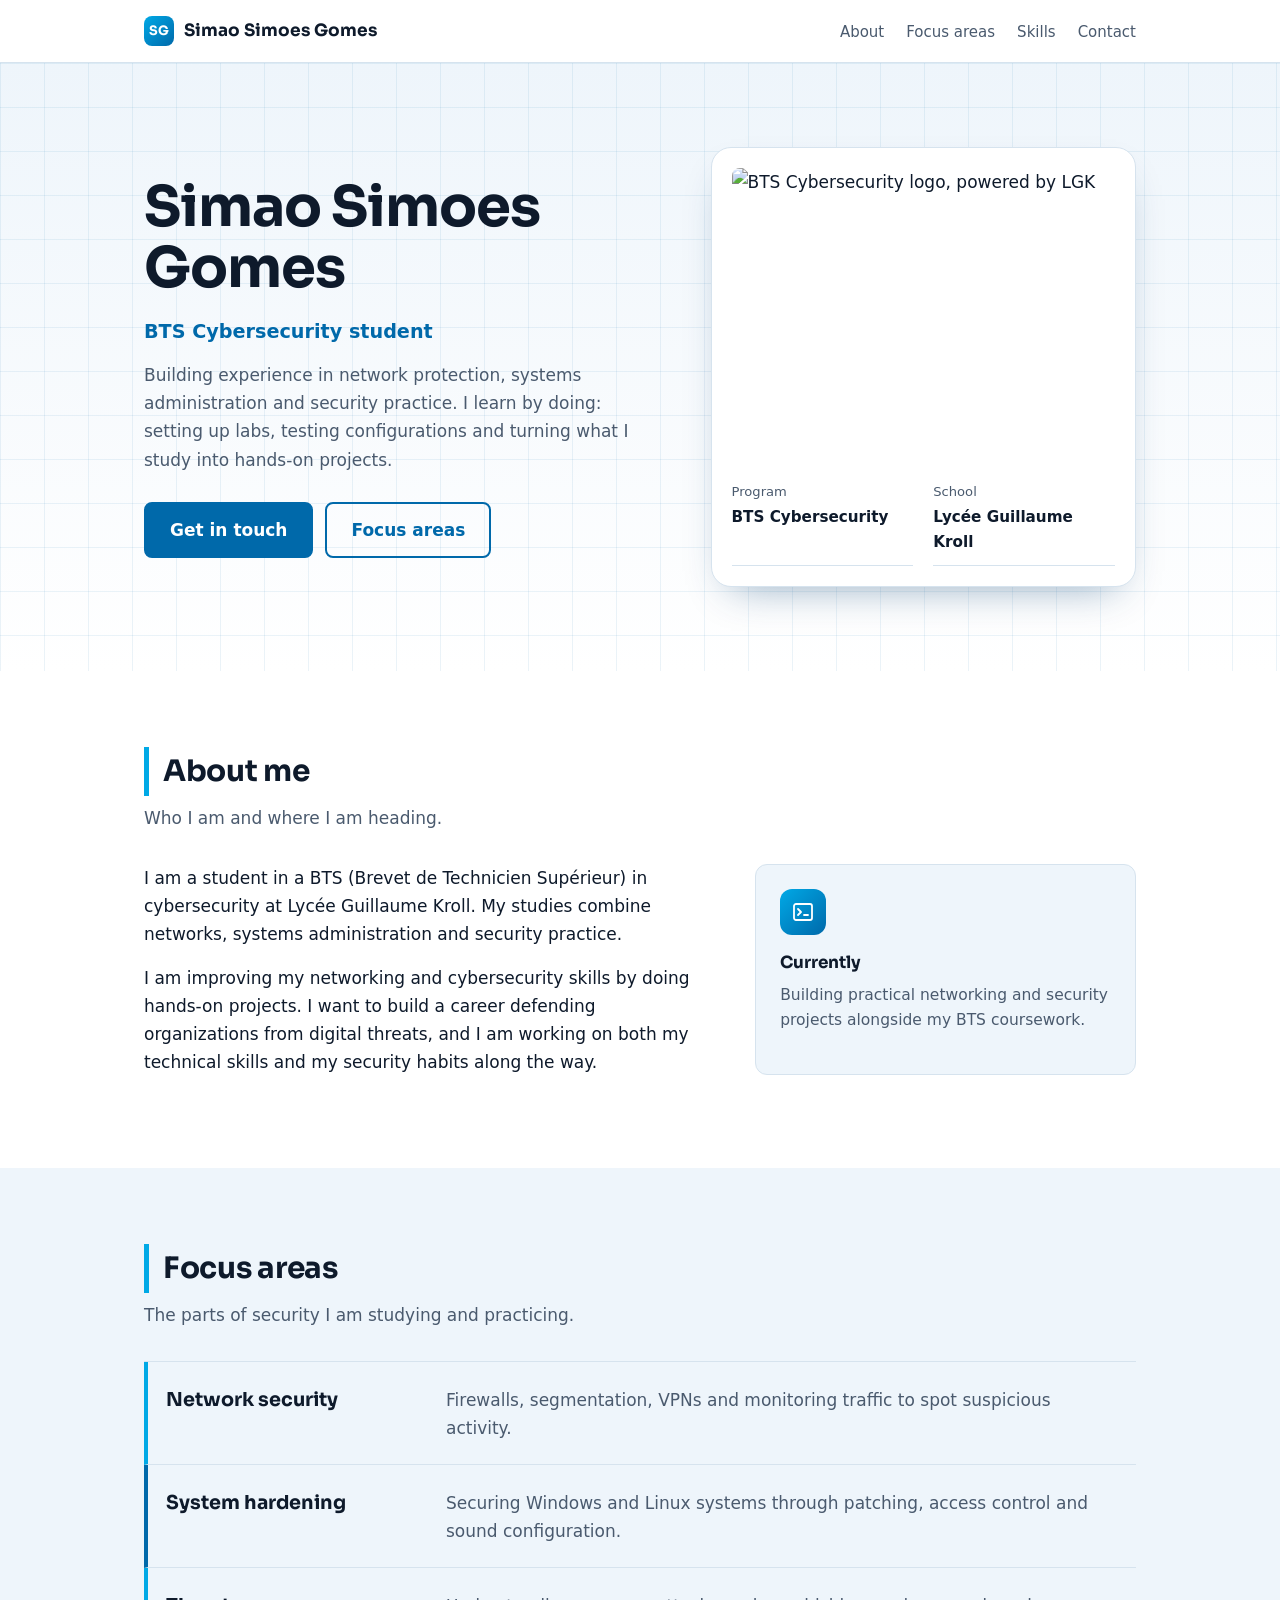
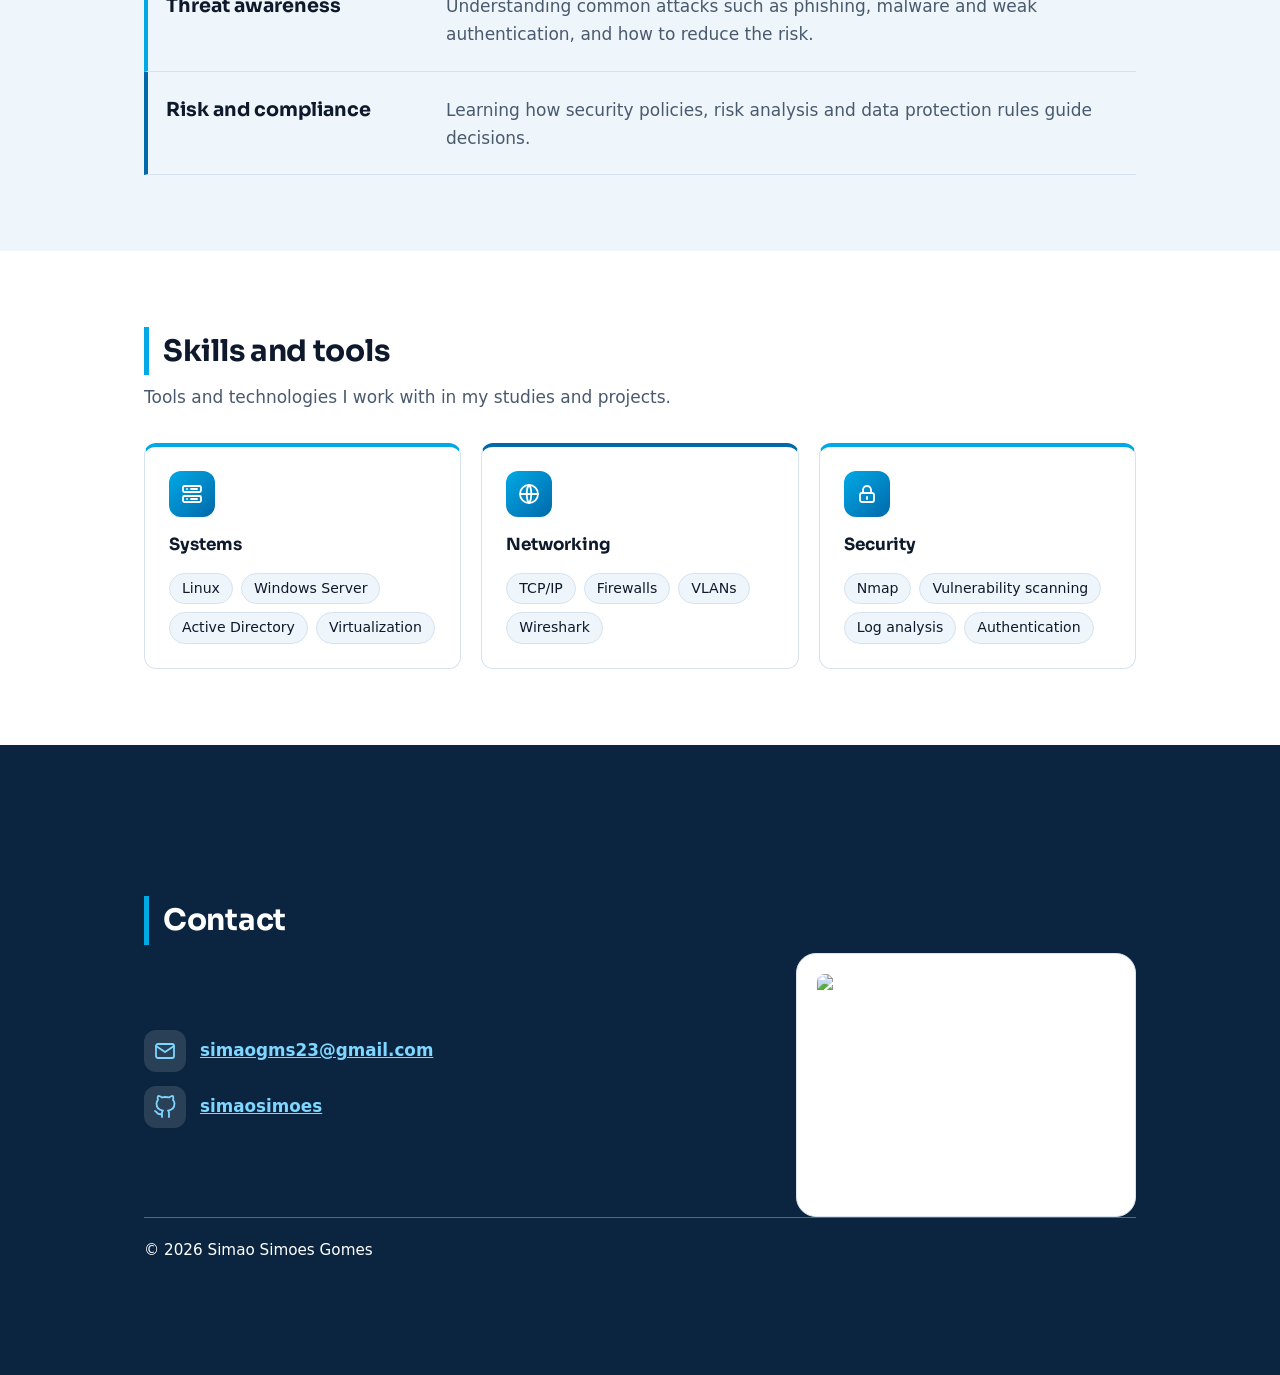
==== index.html @ e24c00db "Add files via upload" ====
<!DOCTYPE html>
<html lang="en">
<head>
<meta charset="utf-8">
<meta name="viewport" content="width=device-width, initial-scale=1, viewport-fit=cover">
<title>Simao Simoes Gomes – Cybersecurity Student</title>
<link rel="preconnect" href="https://fonts.googleapis.com">
<link rel="preconnect" href="https://fonts.gstatic.com" crossorigin>
<link href="https://fonts.googleapis.com/css2?family=Sora:wght@500;600;700&display=swap" rel="stylesheet">
<style>
:root{--bg:#fff;--soft:#eef5fb;--ink:#0e1a2b;--mute:#4a5a6e;--blue:#0069aa;--cyan:#00a9e6;--deep:#0b2540;--line:#d6e3ee;--onB:#fff;
--grid:rgba(0,105,170,.08);
box-sizing:border-box;padding-top:env(safe-area-inset-top,0px);padding-bottom:env(safe-area-inset-bottom,0px)}
@media (prefers-color-scheme:dark){:root:not([data-theme="light"]){--bg:#0a1422;--soft:#0f1d30;--ink:#eaf2fa;--mute:#a4b6c9;--blue:#4cc3f5;--cyan:#4cc3f5;--line:#223652;--onB:#06121f;--grid:rgba(76,195,245,.08)}}
:root[data-theme="dark"]{--bg:#0a1422;--soft:#0f1d30;--ink:#eaf2fa;--mute:#a4b6c9;--blue:#4cc3f5;--cyan:#4cc3f5;--line:#223652;--onB:#06121f;--grid:rgba(76,195,245,.08)}
html{scroll-behavior:smooth;scroll-padding-top:72px}
*,*::before,*::after{box-sizing:inherit}
body{margin:0;background:var(--bg);color:var(--ink);font:17px/1.65 "Segoe UI",system-ui,-apple-system,Roboto,Helvetica,Arial,sans-serif}
h1,h2,h3,.brand{font-family:"Sora","Segoe UI",system-ui,sans-serif}
a{color:var(--blue)}
:focus-visible{outline:3px solid var(--cyan);outline-offset:3px}
.wrap{max-width:1040px;margin:0 auto;padding:0 24px}
header{position:sticky;top:env(safe-area-inset-top,0px);z-index:10;background:var(--bg);border-bottom:1px solid var(--line)}
nav{display:flex;justify-content:space-between;align-items:center;height:62px;gap:16px}
.brand{font-weight:700;text-decoration:none;color:var(--ink);display:flex;align-items:center;gap:10px}
.logo{width:30px;height:30px;border-radius:8px;background:linear-gradient(135deg,var(--cyan),var(--blue));color:#fff;display:grid;place-items:center;font-size:13px;font-weight:700}
nav ul{display:flex;gap:22px;list-style:none;margin:0;padding:0}
nav ul a{color:var(--mute);text-decoration:none;font-size:15px;padding:4px 0;border-bottom:2px solid transparent}
nav ul a:hover{color:var(--blue);border-color:var(--cyan)}
.hero{padding:84px 0;background:
 linear-gradient(var(--grid) 1px,transparent 1px) 0 0/44px 44px,
 linear-gradient(90deg,var(--grid) 1px,transparent 1px) 0 0/44px 44px,
 linear-gradient(180deg,var(--soft),var(--bg))}
.hero .wrap{display:grid;grid-template-columns:1.2fr 1fr;gap:56px;align-items:center}
h1{font-size:clamp(2.2rem,5.2vw,3.5rem);line-height:1.1;margin:0 0 16px;letter-spacing:-.02em}
.role{font-size:1.2rem;color:var(--blue);font-weight:600;margin:0 0 14px}
.lead{color:var(--mute);max-width:52ch;margin:0 0 28px}
.btns{display:flex;gap:12px;flex-wrap:wrap}
.btn{display:inline-block;padding:12px 24px;border-radius:8px;font-weight:600;text-decoration:none;border:2px solid var(--blue)}
.btn.p{background:var(--blue);color:var(--onB)}
.btn.s{color:var(--blue)}
.btn:hover{filter:brightness(1.1)}
.logobox{background:#fff;border:1px solid var(--line);border-radius:20px;padding:20px;box-shadow:0 18px 40px -20px rgba(0,60,110,.45)}
.logobox img{display:block;width:100%;height:auto;border-radius:8px}
.facts{margin:18px 0 0;display:grid;grid-template-columns:1fr 1fr;gap:0 20px}
.facts div{padding:10px 0;border-bottom:1px solid var(--line)}
.facts dt{font-size:.82rem;color:var(--mute)}
.facts dd{margin:2px 0 0;font-weight:600;font-size:.95rem}
section{padding:76px 0}
section.alt{background:var(--soft)}
h2{font-size:1.85rem;margin:0 0 8px;letter-spacing:-.01em;padding-left:14px;border-left:5px solid var(--cyan)}
.sub{color:var(--mute);margin:0 0 32px;max-width:60ch}
.grid{display:grid;grid-template-columns:repeat(auto-fit,minmax(240px,1fr));gap:20px}
.card{background:var(--bg);border:1px solid var(--line);border-radius:12px;padding:24px}
.grid .card{border-top:4px solid var(--cyan)}
.grid .card:nth-child(even){border-top-color:var(--blue)}
h3{margin:0 0 6px;font-size:1.05rem;color:var(--ink)}
.card p{margin:0;color:var(--mute);font-size:.97rem}
.rows{border-top:1px solid var(--line)}
.row{display:grid;grid-template-columns:240px 1fr;gap:12px 40px;align-items:baseline;padding:22px 0 22px 18px;border-bottom:1px solid var(--line);border-left:4px solid var(--cyan);margin-left:0;transition:background .2s}
.row:nth-child(even){border-left-color:var(--blue)}
.row:hover{background:var(--bg)}
.row h3{font-size:1.2rem;margin:0}
.row p{margin:0;color:var(--mute);max-width:60ch}
.ico{width:46px;height:46px;border-radius:12px;background:linear-gradient(135deg,var(--cyan),var(--blue));color:var(--onB);display:grid;place-items:center;flex:none}
.ico svg{width:24px;height:24px}
.grid .card .ico,.about .card .ico{margin-bottom:14px}
.ci{display:flex;align-items:center;gap:14px}
.ci .ico{width:42px;height:42px;background:rgba(255,255,255,.12);color:#7fd6ff}
.photo{display:block;width:100%;height:auto;border-radius:14px;border:1px solid var(--line)}
.tags{display:flex;flex-wrap:wrap;gap:8px;margin-top:14px}
.tags span{background:var(--soft);border:1px solid var(--line);border-radius:999px;padding:3px 12px;font-size:.88rem}
.alt .tags span{background:var(--bg)}
.about{display:grid;grid-template-columns:1.5fr 1fr;gap:40px;align-items:start}
.about p{margin:0 0 16px;max-width:62ch}
.about .card{background:var(--soft)}
footer{background:#0b2540;color:#fff;padding:72px 0 32px;min-height:70vh;display:flex;align-items:center}
footer .wrap{width:100%}
.contactbox{display:grid;grid-template-columns:1.3fr 1fr;gap:40px;align-items:center}
.contactbox .logobox{max-width:340px;justify-self:end;box-shadow:none}
footer a{color:#7fd6ff;font-weight:600}
footer h2{border-color:var(--cyan);color:#fff}
.contact{display:flex;flex-direction:column;gap:14px;gap:14px;flex-wrap:wrap;margin:18px 0 30px;font-size:1.05rem}
.copy{font-size:.95rem;color:#fff;margin:0;padding-top:20px;border-top:1px solid rgba(255,255,255,.3)}
@media (max-width:760px){.row{grid-template-columns:1fr}.contactbox{grid-template-columns:1fr}.hero .wrap,.about{grid-template-columns:1fr}nav ul{gap:14px}.hero{padding:52px 0}.logobox{max-width:420px}}
@media (prefers-reduced-motion:reduce){html{scroll-behavior:auto}}
</style>
</head>
<body>
<header><div class="wrap"><nav>
<a class="brand" href="#top"><span class="logo">SG</span>Simao Simoes Gomes</a>
<ul><li><a href="#about">About</a></li><li><a href="#focus">Focus areas</a></li><li><a href="#skills">Skills</a></li><li><a href="#contact">Contact</a></li></ul>
</nav></div></header>

<main id="top">
<div class="hero"><div class="wrap">
<div>
<h1>Simao Simoes Gomes</h1>
<p class="role">BTS Cybersecurity student</p>
<p class="lead">Building experience in network protection, systems administration and security practice. I learn by doing: setting up labs, testing configurations and turning what I study into hands-on projects.</p>
<div class="btns"><a class="btn p" href="#contact">Get in touch</a><a class="btn s" href="#focus">Focus areas</a></div>
</div>
<div class="logobox">
<img src="BTS_Final-01.jpg" width="1372" height="1021" alt="BTS Cybersecurity logo, powered by LGK">
<dl class="facts">
<div><dt>Program</dt><dd>BTS Cybersecurity</dd></div>
<div><dt>School</dt><dd>Lycée Guillaume Kroll</dd></div>
</dl>
</div>
</div></div>

<section id="about"><div class="wrap">
<h2>About me</h2>
<p class="sub">Who I am and where I am heading.</p>
<div class="about">
<!-- PHOTO SPOT 1: add your photo here, e.g. <img class="photo" src="my-photo.jpg" alt="Simao"> -->
<div>
<p>I am a student in a BTS (Brevet de Technicien Supérieur) in cybersecurity at Lycée Guillaume Kroll. My studies combine networks, systems administration and security practice.</p>
<p>I am improving my networking and cybersecurity skills by doing hands-on projects. I want to build a career defending organizations from digital threats, and I am working on both my technical skills and my security habits along the way.</p>
</div>
<div class="card"><span class="ico" aria-hidden="true"><svg viewBox="0 0 24 24" fill="none" stroke="currentColor" stroke-width="1.8" stroke-linecap="round" stroke-linejoin="round"><rect x="3" y="4" width="18" height="16" rx="2"/><path d="M7 9l3 3-3 3M13 15h4"/></svg></span><h3>Currently</h3><p>Building practical networking and security projects alongside my BTS coursework.</p></div>
</div>
</div></section>

<section id="focus" class="alt"><div class="wrap">
<h2>Focus areas</h2>
<p class="sub">The parts of security I am studying and practicing.</p>
<div class="rows">
<div class="row"><h3>Network security</h3><p>Firewalls, segmentation, VPNs and monitoring traffic to spot suspicious activity.</p></div>
<div class="row"><h3>System hardening</h3><p>Securing Windows and Linux systems through patching, access control and sound configuration.</p></div>
<div class="row"><h3>Threat awareness</h3><p>Understanding common attacks such as phishing, malware and weak authentication, and how to reduce the risk.</p></div>
<div class="row"><h3>Risk and compliance</h3><p>Learning how security policies, risk analysis and data protection rules guide decisions.</p></div>
</div>
</div></section>

<section id="skills"><div class="wrap">
<h2>Skills and tools</h2>
<p class="sub">Tools and technologies I work with in my studies and projects.</p>
<div class="grid">
<div class="card"><span class="ico" aria-hidden="true"><svg viewBox="0 0 24 24" fill="none" stroke="currentColor" stroke-width="1.8" stroke-linecap="round" stroke-linejoin="round"><rect x="3" y="4" width="18" height="6" rx="1.5"/><rect x="3" y="14" width="18" height="6" rx="1.5"/><path d="M7 7h.01M7 17h.01M11 7h6M11 17h6"/></svg></span><h3>Systems</h3><div class="tags"><span>Linux</span><span>Windows Server</span><span>Active Directory</span><span>Virtualization</span></div></div>
<div class="card"><span class="ico" aria-hidden="true"><svg viewBox="0 0 24 24" fill="none" stroke="currentColor" stroke-width="1.8" stroke-linecap="round" stroke-linejoin="round"><circle cx="12" cy="12" r="9"/><path d="M3 12h18M12 3c3 3 3 15 0 18M12 3c-3 3-3 15 0 18"/></svg></span><h3>Networking</h3><div class="tags"><span>TCP/IP</span><span>Firewalls</span><span>VLANs</span><span>Wireshark</span></div></div>
<div class="card"><span class="ico" aria-hidden="true"><svg viewBox="0 0 24 24" fill="none" stroke="currentColor" stroke-width="1.8" stroke-linecap="round" stroke-linejoin="round"><rect x="5" y="11" width="14" height="9" rx="2"/><path d="M8 11V8a4 4 0 018 0v3M12 15v2"/></svg></span><h3>Security</h3><div class="tags"><span>Nmap</span><span>Vulnerability scanning</span><span>Log analysis</span><span>Authentication</span></div></div>
</div>
</div></section>

</main>

<footer id="contact"><div class="wrap">
<h2>Contact</h2>
<div class="contactbox"><div>
<div class="contact">
<span class="ci"><span class="ico" aria-hidden="true"><svg viewBox="0 0 24 24" fill="none" stroke="currentColor" stroke-width="1.8" stroke-linecap="round" stroke-linejoin="round"><rect x="3" y="5" width="18" height="14" rx="2"/><path d="M3 7l9 6 9-6"/></svg></span><span><a href="mailto:simaogms23@gmail.com">simaogms23@gmail.com</a></span></span>
<span class="ci"><span class="ico" aria-hidden="true"><svg viewBox="0 0 24 24" fill="none" stroke="currentColor" stroke-width="1.8" stroke-linecap="round" stroke-linejoin="round"><path d="M9 19c-5 1.5-5-2.5-7-3m14 6v-3.87a3.37 3.37 0 0 0-.94-2.61c3.14-.35 6.44-1.54 6.44-7A5.44 5.44 0 0 0 20 4.77 5.07 5.07 0 0 0 19.91 1S18.73.65 16 2.48a13.38 13.38 0 0 0-7 0C6.27.65 5.09 1 5.09 1A5.07 5.07 0 0 0 5 4.77a5.44 5.44 0 0 0-1.5 3.78c0 5.42 3.3 6.61 6.44 7A3.37 3.37 0 0 0 9 18.13V22"/></svg></span><span><a href="https://github.com/simaosimoes" target="_blank" rel="noopener">simaosimoes</a></span></span>
</div>
</div>
<div class="logobox"><img src="BTS_Final-01.jpg" width="1372" height="1021" alt="BTS Cybersecurity logo, powered by LGK"></div></div>
<p class="copy">© 2026 Simao Simoes Gomes</p>
</div></footer>
</body>
</html>
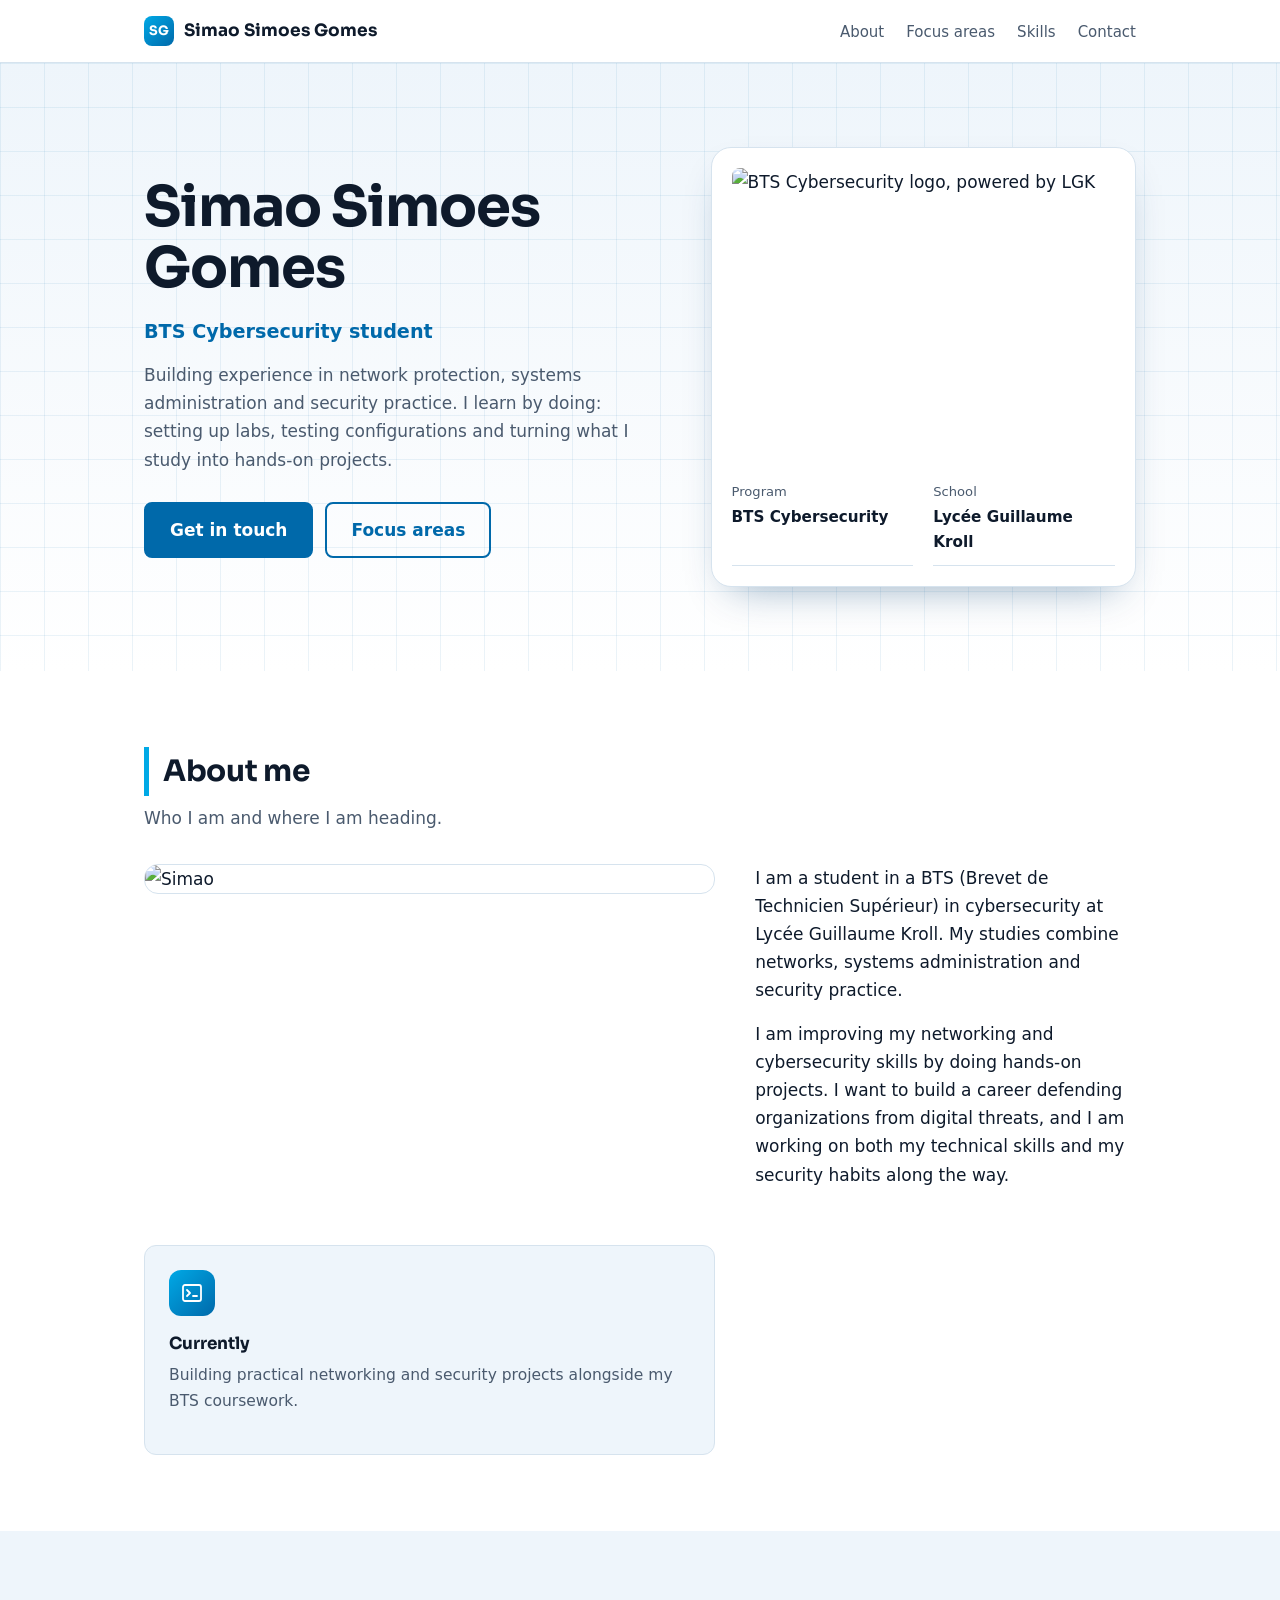
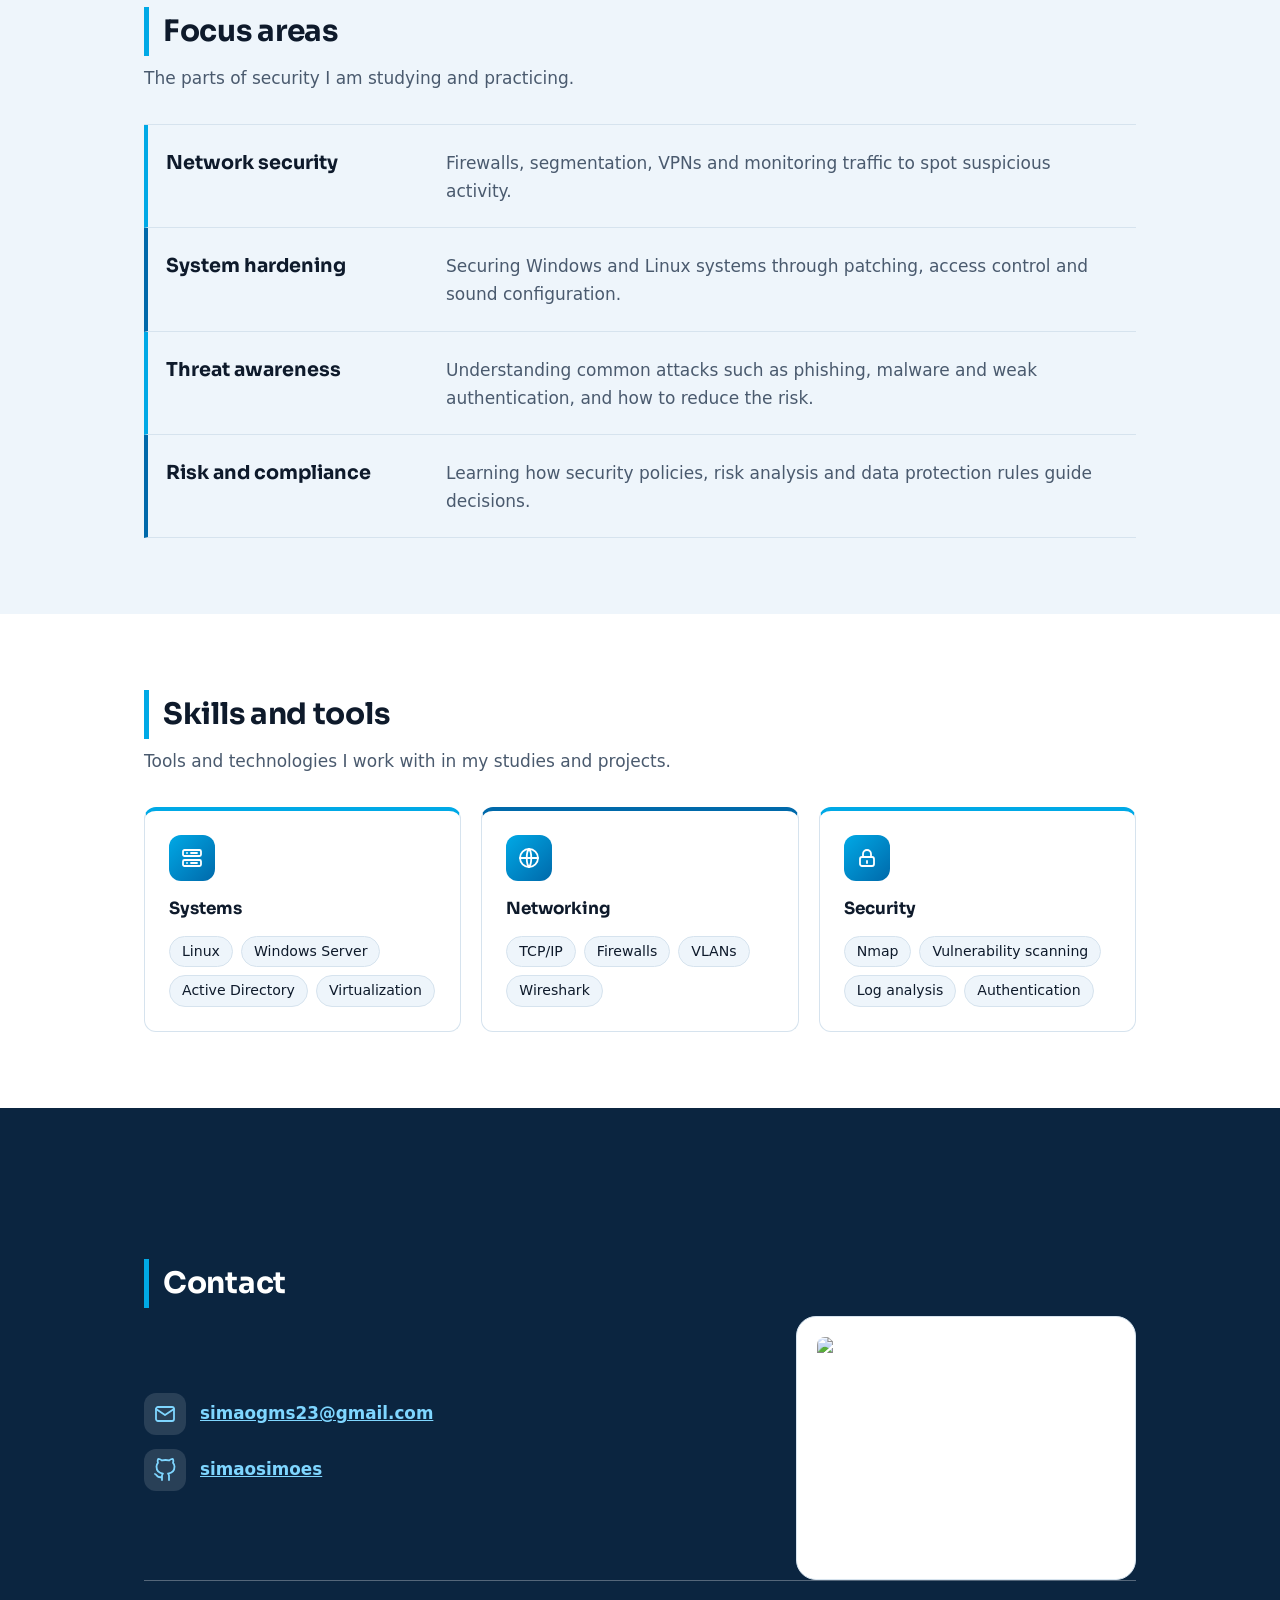
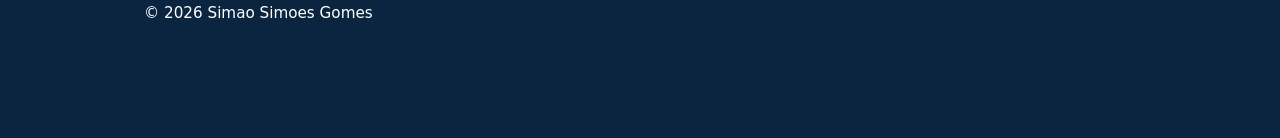
==== commit 816be292: "Update index.html" ====
--- a/index.html
+++ b/index.html
@@ -114,6 +114,7 @@
 <p class="sub">Who I am and where I am heading.</p>
 <div class="about">
 <!-- PHOTO SPOT 1: add your photo here, e.g. <img class="photo" src="my-photo.jpg" alt="Simao"> -->
+<img class="photo" src="BTS_Final.jpg" alt="Simao">
 <div>
 <p>I am a student in a BTS (Brevet de Technicien Supérieur) in cybersecurity at Lycée Guillaume Kroll. My studies combine networks, systems administration and security practice.</p>
 <p>I am improving my networking and cybersecurity skills by doing hands-on projects. I want to build a career defending organizations from digital threats, and I am working on both my technical skills and my security habits along the way.</p>
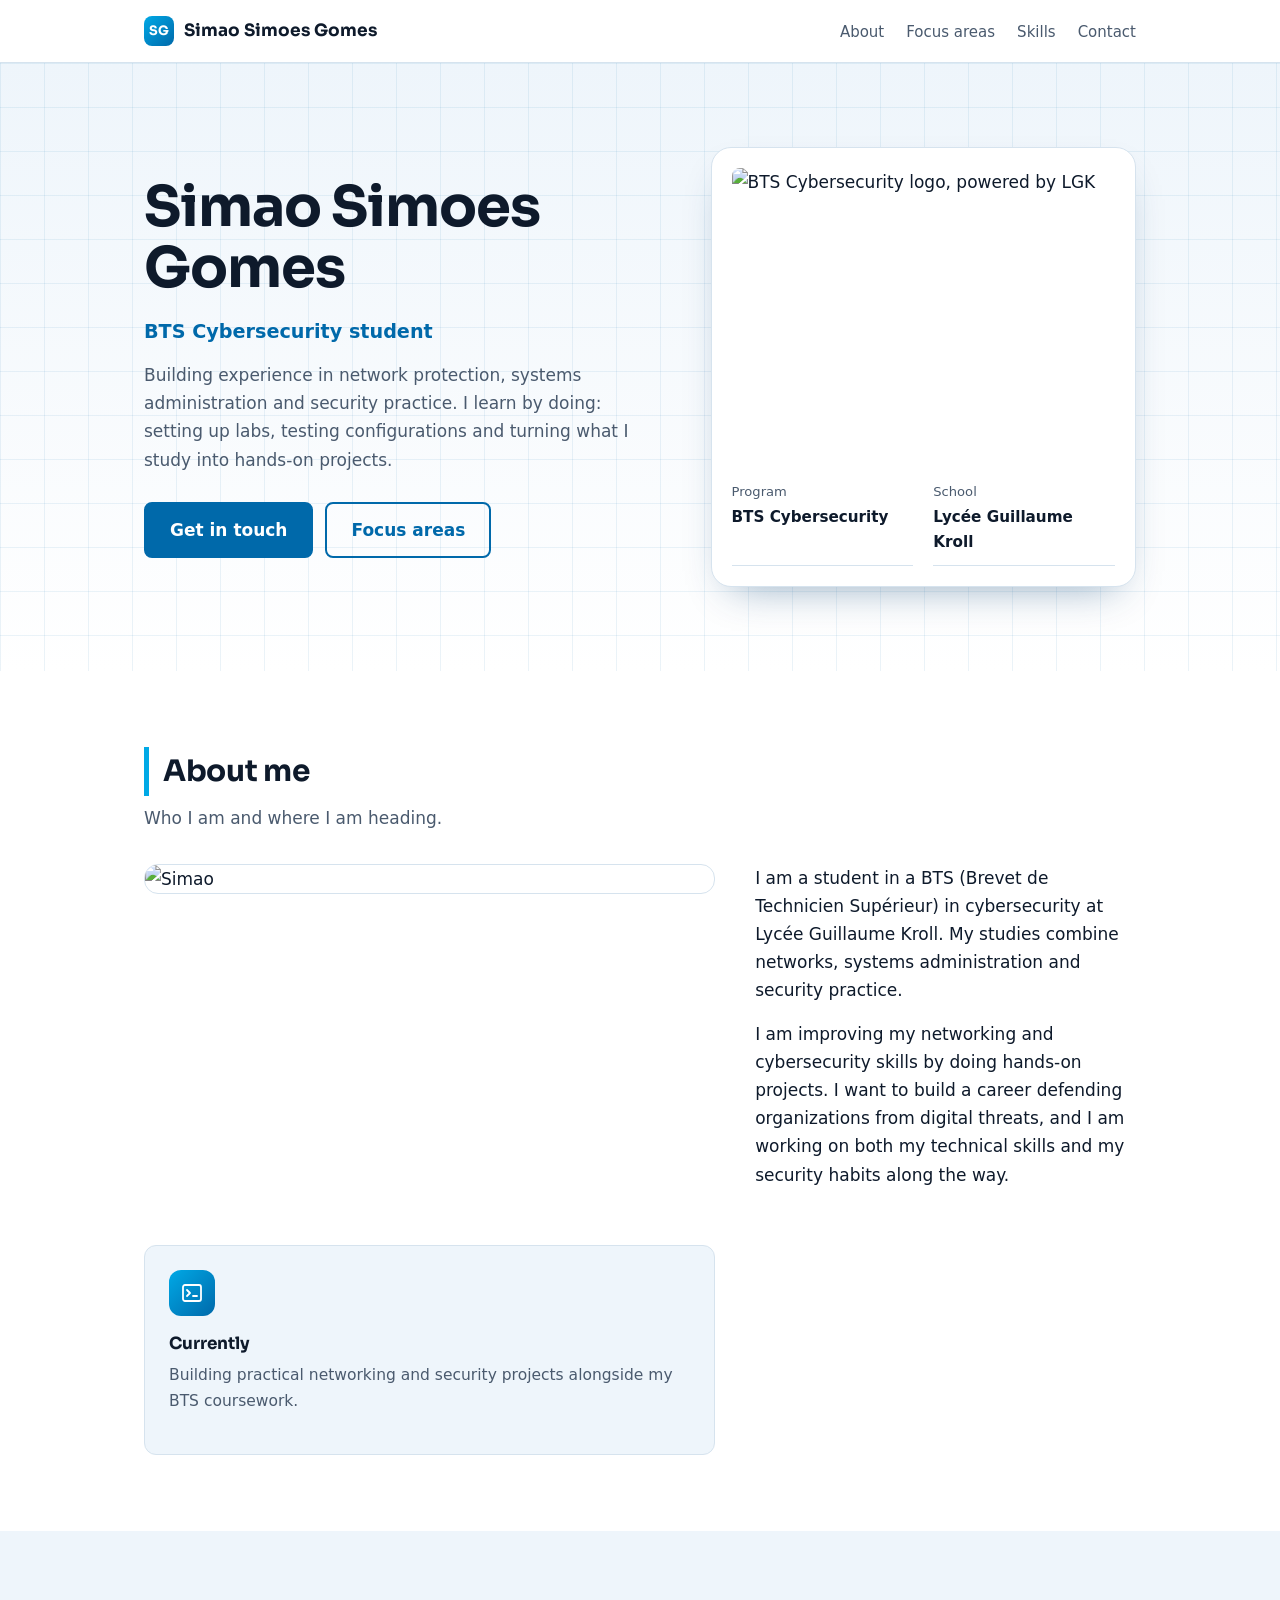
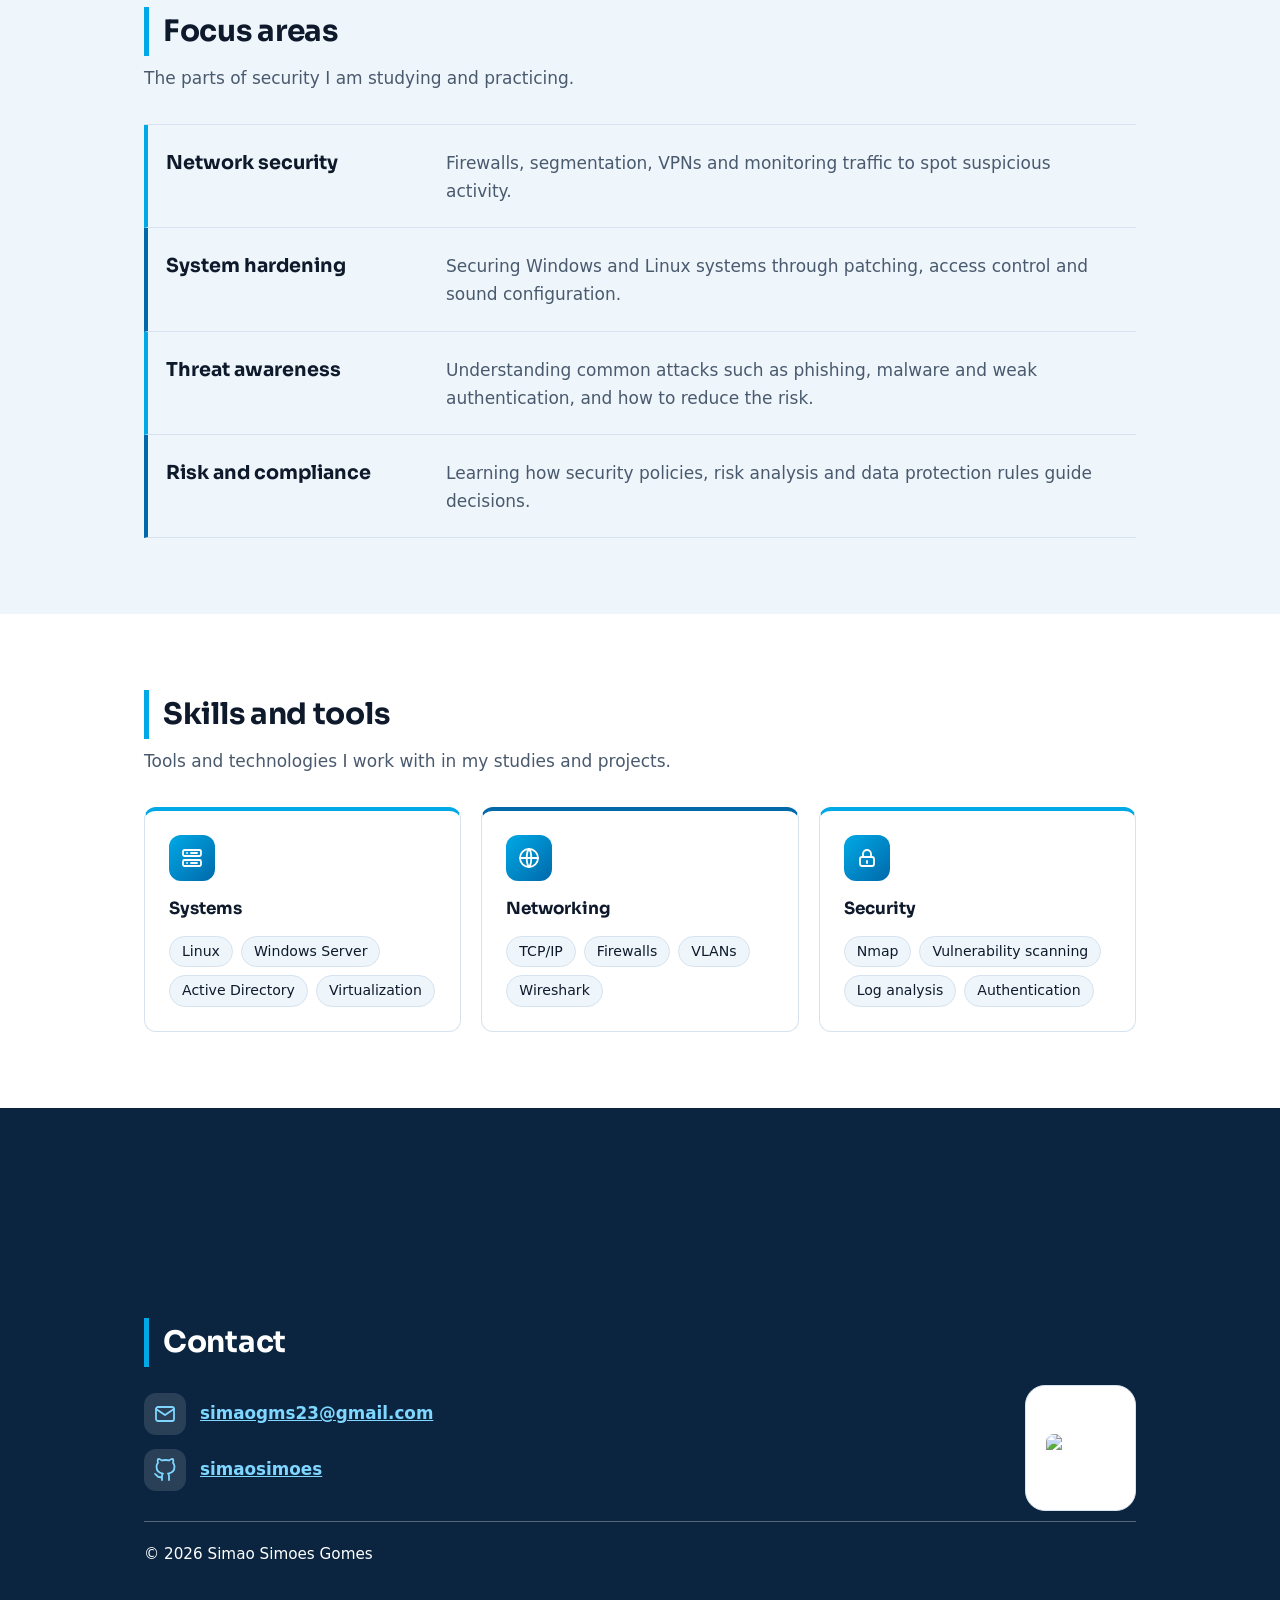
==== commit 3185f9ba: "Update index.html" ====
--- a/index.html
+++ b/index.html
@@ -154,7 +154,7 @@
 <span class="ci"><span class="ico" aria-hidden="true"><svg viewBox="0 0 24 24" fill="none" stroke="currentColor" stroke-width="1.8" stroke-linecap="round" stroke-linejoin="round"><path d="M9 19c-5 1.5-5-2.5-7-3m14 6v-3.87a3.37 3.37 0 0 0-.94-2.61c3.14-.35 6.44-1.54 6.44-7A5.44 5.44 0 0 0 20 4.77 5.07 5.07 0 0 0 19.91 1S18.73.65 16 2.48a13.38 13.38 0 0 0-7 0C6.27.65 5.09 1 5.09 1A5.07 5.07 0 0 0 5 4.77a5.44 5.44 0 0 0-1.5 3.78c0 5.42 3.3 6.61 6.44 7A3.37 3.37 0 0 0 9 18.13V22"/></svg></span><span><a href="https://github.com/simaosimoes" target="_blank" rel="noopener">simaosimoes</a></span></span>
 </div>
 </div>
-<div class="logobox"><img src="BTS_Final-01.jpg" width="1372" height="1021" alt="BTS Cybersecurity logo, powered by LGK"></div></div>
+<div class="logobox"><<img src="BTS_Final.jpg" alt="Simao">></div></div>
 <p class="copy">© 2026 Simao Simoes Gomes</p>
 </div></footer>
 </body>
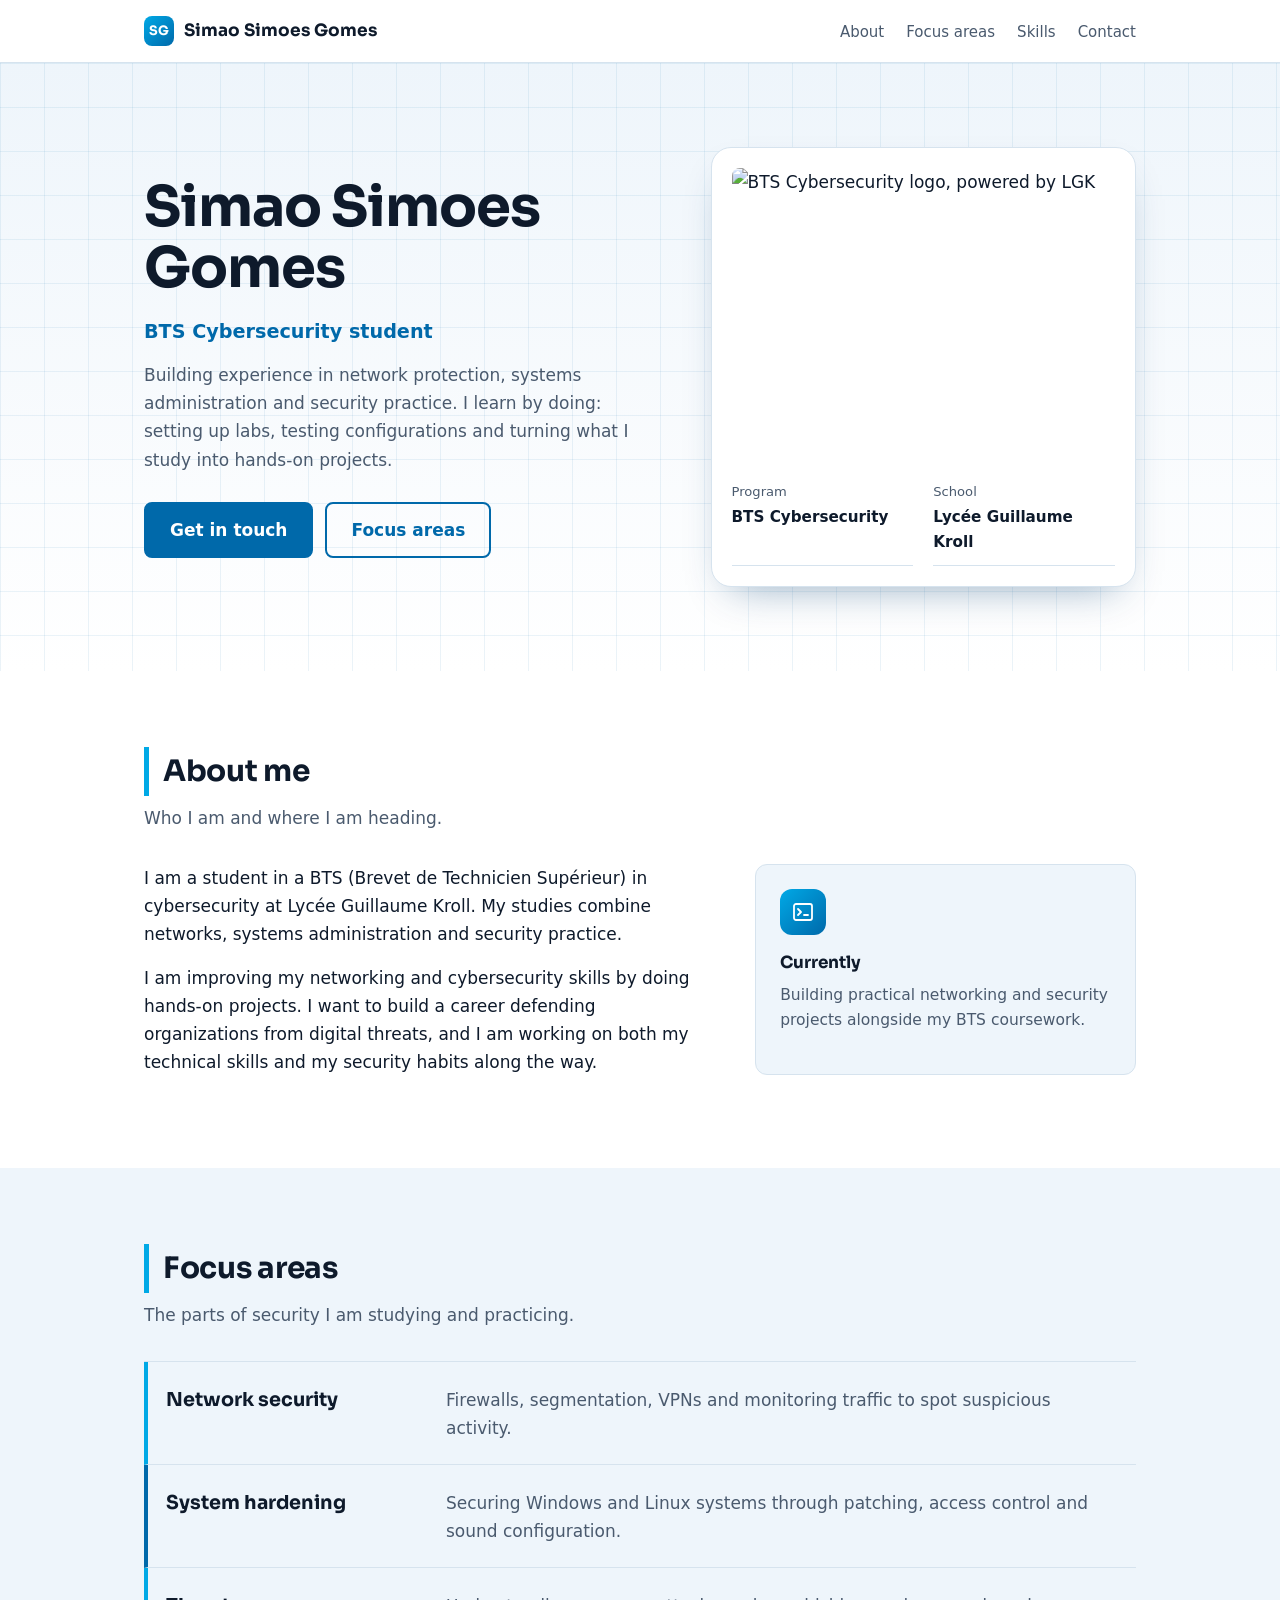
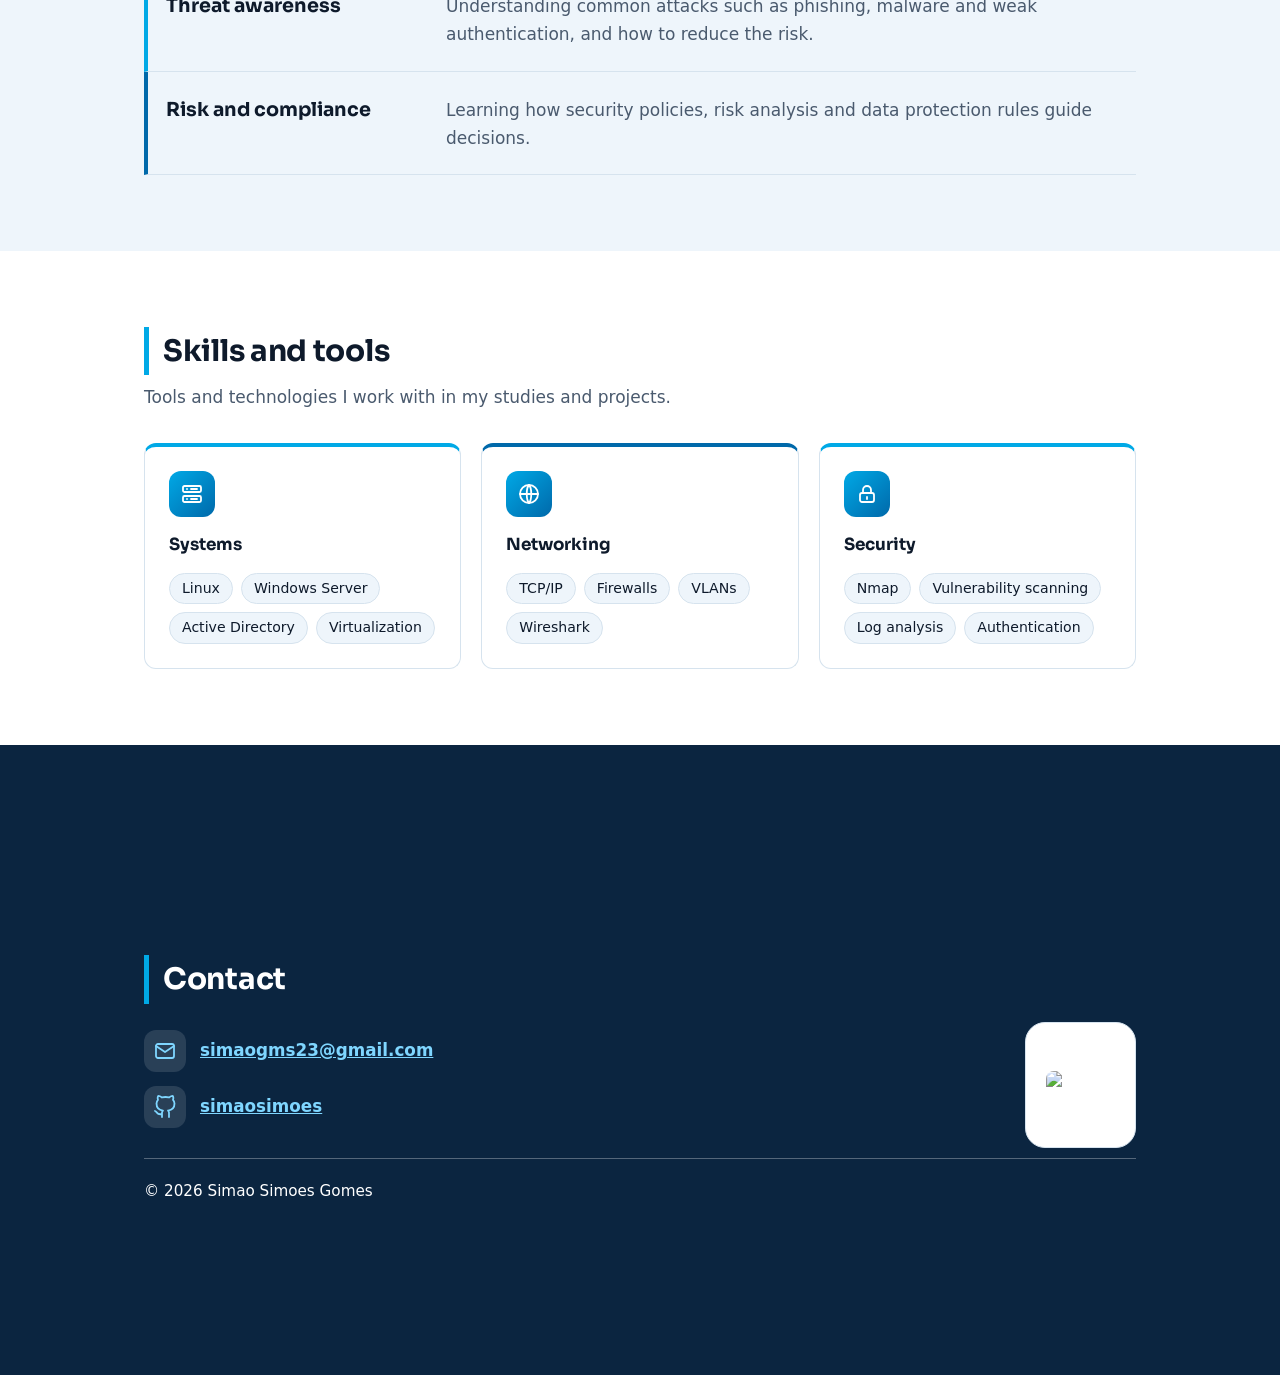
==== commit d90eb3e3: "Update index.html" ====
--- a/index.html
+++ b/index.html
@@ -114,7 +114,7 @@
 <p class="sub">Who I am and where I am heading.</p>
 <div class="about">
 <!-- PHOTO SPOT 1: add your photo here, e.g. <img class="photo" src="my-photo.jpg" alt="Simao"> -->
-<img class="photo" src="BTS_Final.jpg" alt="Simao">
+
 <div>
 <p>I am a student in a BTS (Brevet de Technicien Supérieur) in cybersecurity at Lycée Guillaume Kroll. My studies combine networks, systems administration and security practice.</p>
 <p>I am improving my networking and cybersecurity skills by doing hands-on projects. I want to build a career defending organizations from digital threats, and I am working on both my technical skills and my security habits along the way.</p>
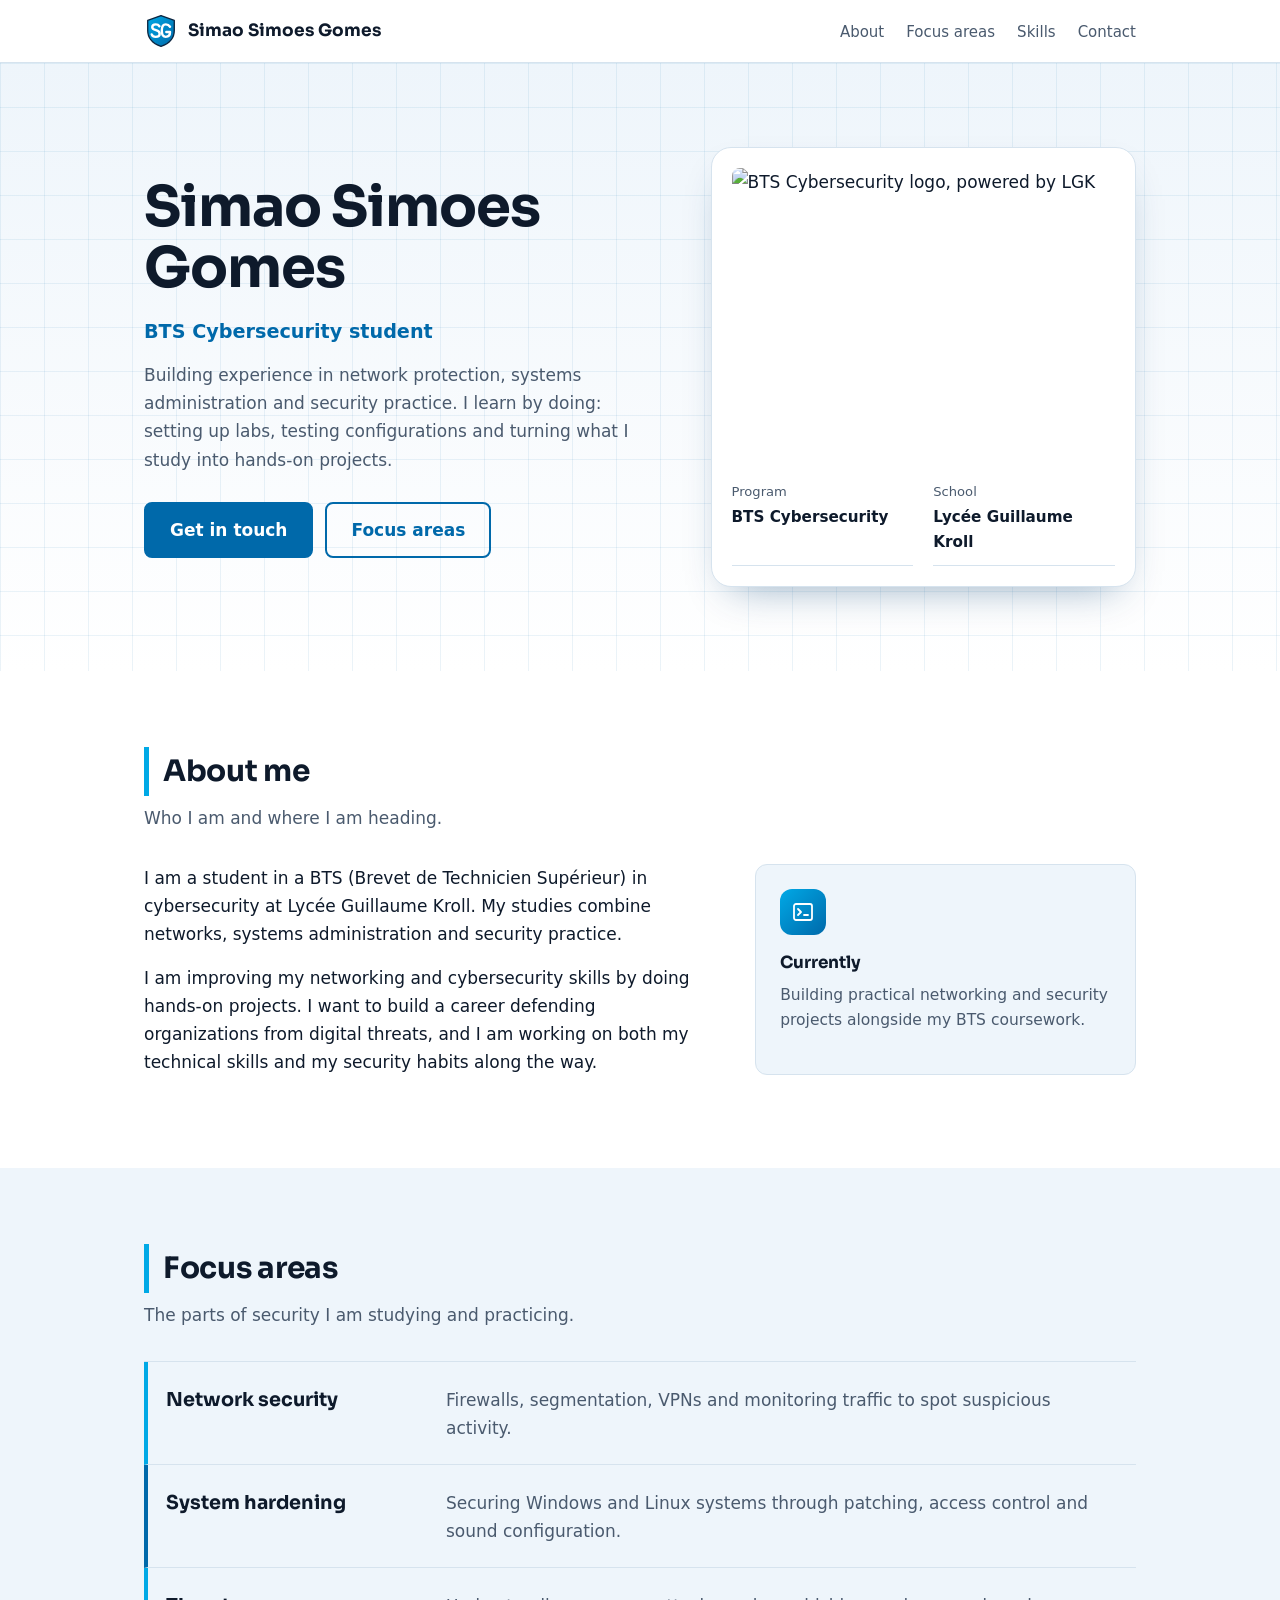
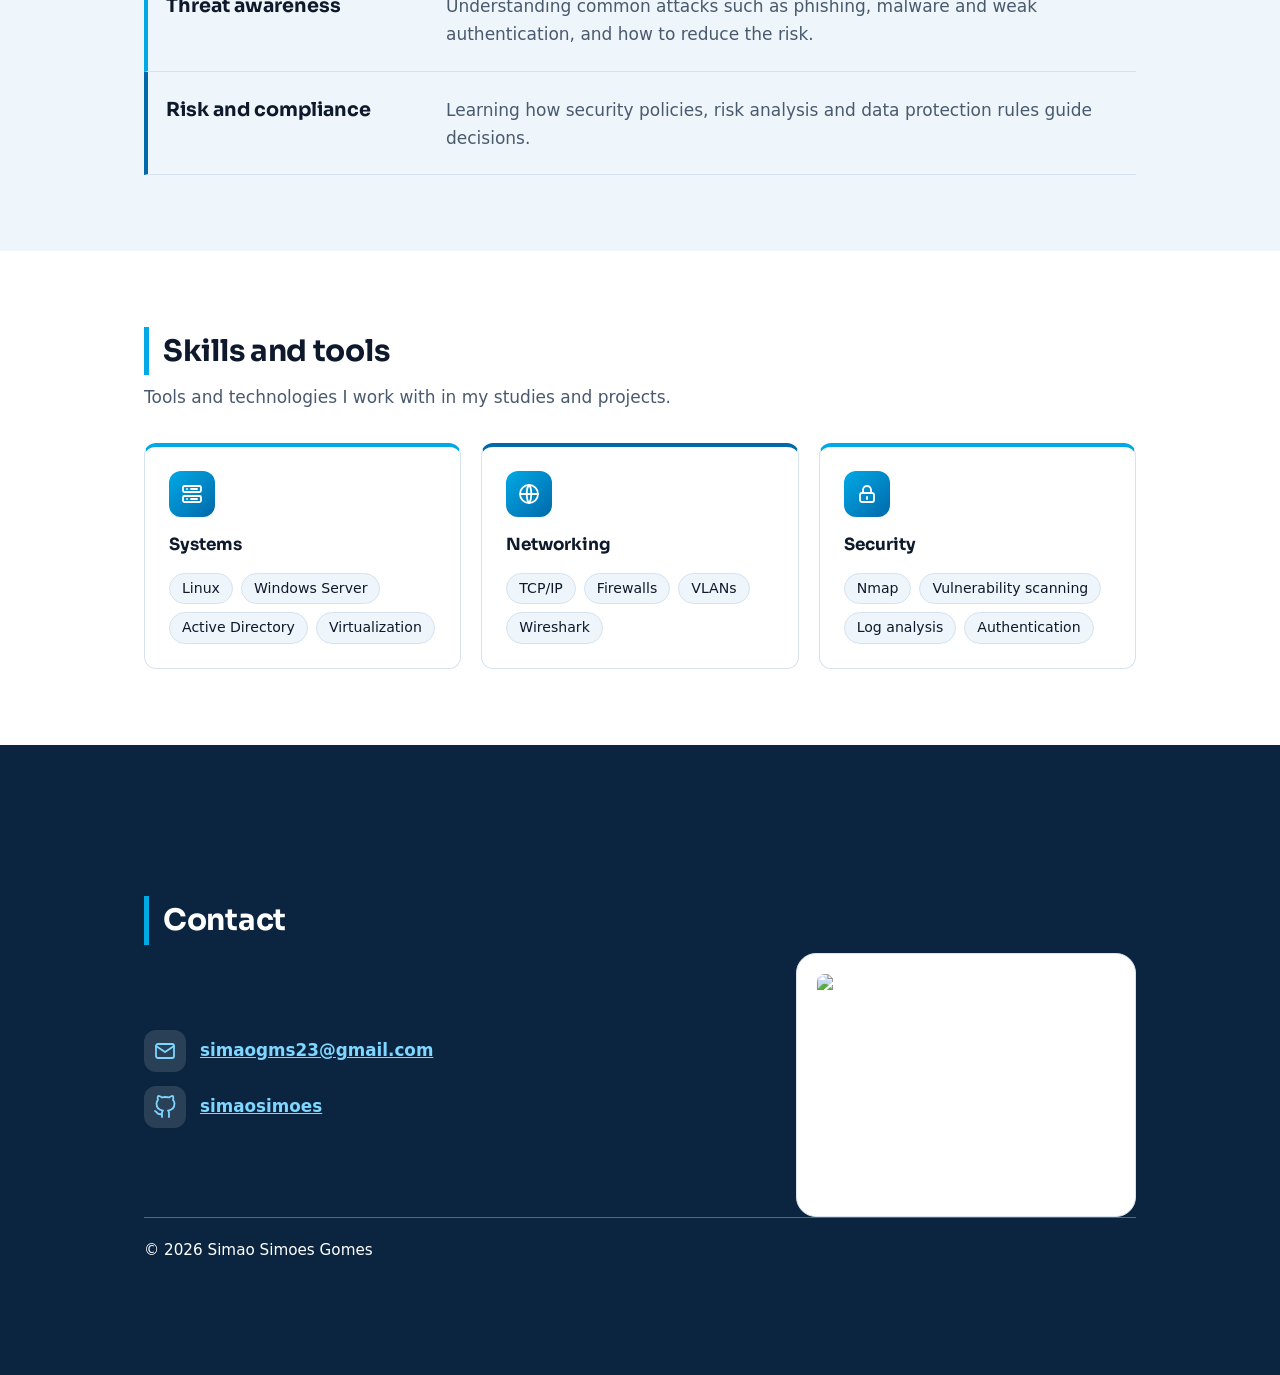
==== commit 85245ad2: "Add files via upload" ====
--- a/index.html
+++ b/index.html
@@ -4,6 +4,7 @@
 <meta charset="utf-8">
 <meta name="viewport" content="width=device-width, initial-scale=1, viewport-fit=cover">
 <title>Simao Simoes Gomes – Cybersecurity Student</title>
+<link rel="icon" type="image/svg+xml" href="logo.svg">
 <link rel="preconnect" href="https://fonts.googleapis.com">
 <link rel="preconnect" href="https://fonts.gstatic.com" crossorigin>
 <link href="https://fonts.googleapis.com/css2?family=Sora:wght@500;600;700&display=swap" rel="stylesheet">
@@ -23,7 +24,7 @@
 header{position:sticky;top:env(safe-area-inset-top,0px);z-index:10;background:var(--bg);border-bottom:1px solid var(--line)}
 nav{display:flex;justify-content:space-between;align-items:center;height:62px;gap:16px}
 .brand{font-weight:700;text-decoration:none;color:var(--ink);display:flex;align-items:center;gap:10px}
-.logo{width:30px;height:30px;border-radius:8px;background:linear-gradient(135deg,var(--cyan),var(--blue));color:#fff;display:grid;place-items:center;font-size:13px;font-weight:700}
+.logo{width:34px;height:34px;display:block}
 nav ul{display:flex;gap:22px;list-style:none;margin:0;padding:0}
 nav ul a{color:var(--mute);text-decoration:none;font-size:15px;padding:4px 0;border-bottom:2px solid transparent}
 nav ul a:hover{color:var(--blue);border-color:var(--cyan)}
@@ -88,7 +89,7 @@
 </head>
 <body>
 <header><div class="wrap"><nav>
-<a class="brand" href="#top"><span class="logo">SG</span>Simao Simoes Gomes</a>
+<a class="brand" href="#top"><img class="logo" src="logo.svg" width="34" height="34" alt="">Simao Simoes Gomes</a>
 <ul><li><a href="#about">About</a></li><li><a href="#focus">Focus areas</a></li><li><a href="#skills">Skills</a></li><li><a href="#contact">Contact</a></li></ul>
 </nav></div></header>
 
@@ -114,7 +115,6 @@
 <p class="sub">Who I am and where I am heading.</p>
 <div class="about">
 <!-- PHOTO SPOT 1: add your photo here, e.g. <img class="photo" src="my-photo.jpg" alt="Simao"> -->
-
 <div>
 <p>I am a student in a BTS (Brevet de Technicien Supérieur) in cybersecurity at Lycée Guillaume Kroll. My studies combine networks, systems administration and security practice.</p>
 <p>I am improving my networking and cybersecurity skills by doing hands-on projects. I want to build a career defending organizations from digital threats, and I am working on both my technical skills and my security habits along the way.</p>
@@ -154,7 +154,7 @@
 <span class="ci"><span class="ico" aria-hidden="true"><svg viewBox="0 0 24 24" fill="none" stroke="currentColor" stroke-width="1.8" stroke-linecap="round" stroke-linejoin="round"><path d="M9 19c-5 1.5-5-2.5-7-3m14 6v-3.87a3.37 3.37 0 0 0-.94-2.61c3.14-.35 6.44-1.54 6.44-7A5.44 5.44 0 0 0 20 4.77 5.07 5.07 0 0 0 19.91 1S18.73.65 16 2.48a13.38 13.38 0 0 0-7 0C6.27.65 5.09 1 5.09 1A5.07 5.07 0 0 0 5 4.77a5.44 5.44 0 0 0-1.5 3.78c0 5.42 3.3 6.61 6.44 7A3.37 3.37 0 0 0 9 18.13V22"/></svg></span><span><a href="https://github.com/simaosimoes" target="_blank" rel="noopener">simaosimoes</a></span></span>
 </div>
 </div>
-<div class="logobox"><<img src="BTS_Final.jpg" alt="Simao">></div></div>
+<div class="logobox"><img src="BTS_Final-01.jpg" width="1372" height="1021" alt="BTS Cybersecurity logo, powered by LGK"></div></div>
 <p class="copy">© 2026 Simao Simoes Gomes</p>
 </div></footer>
 </body>
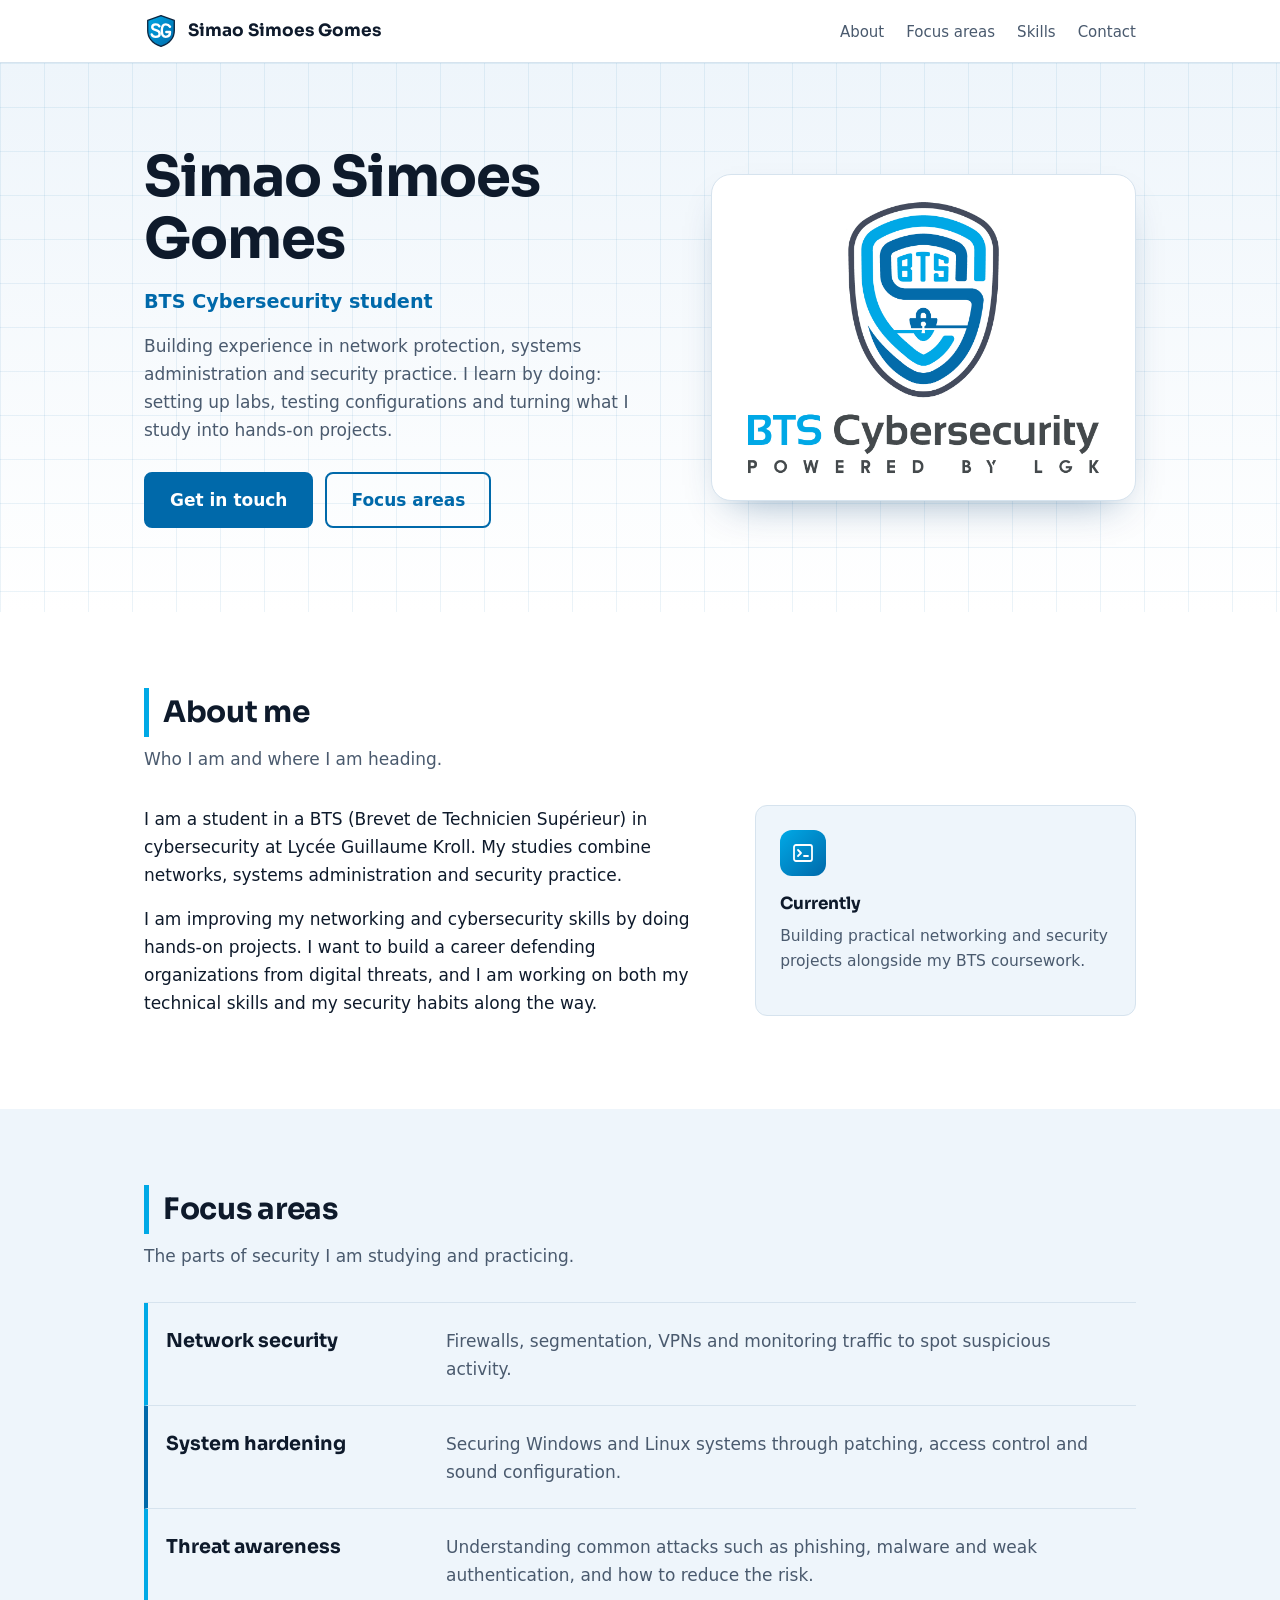
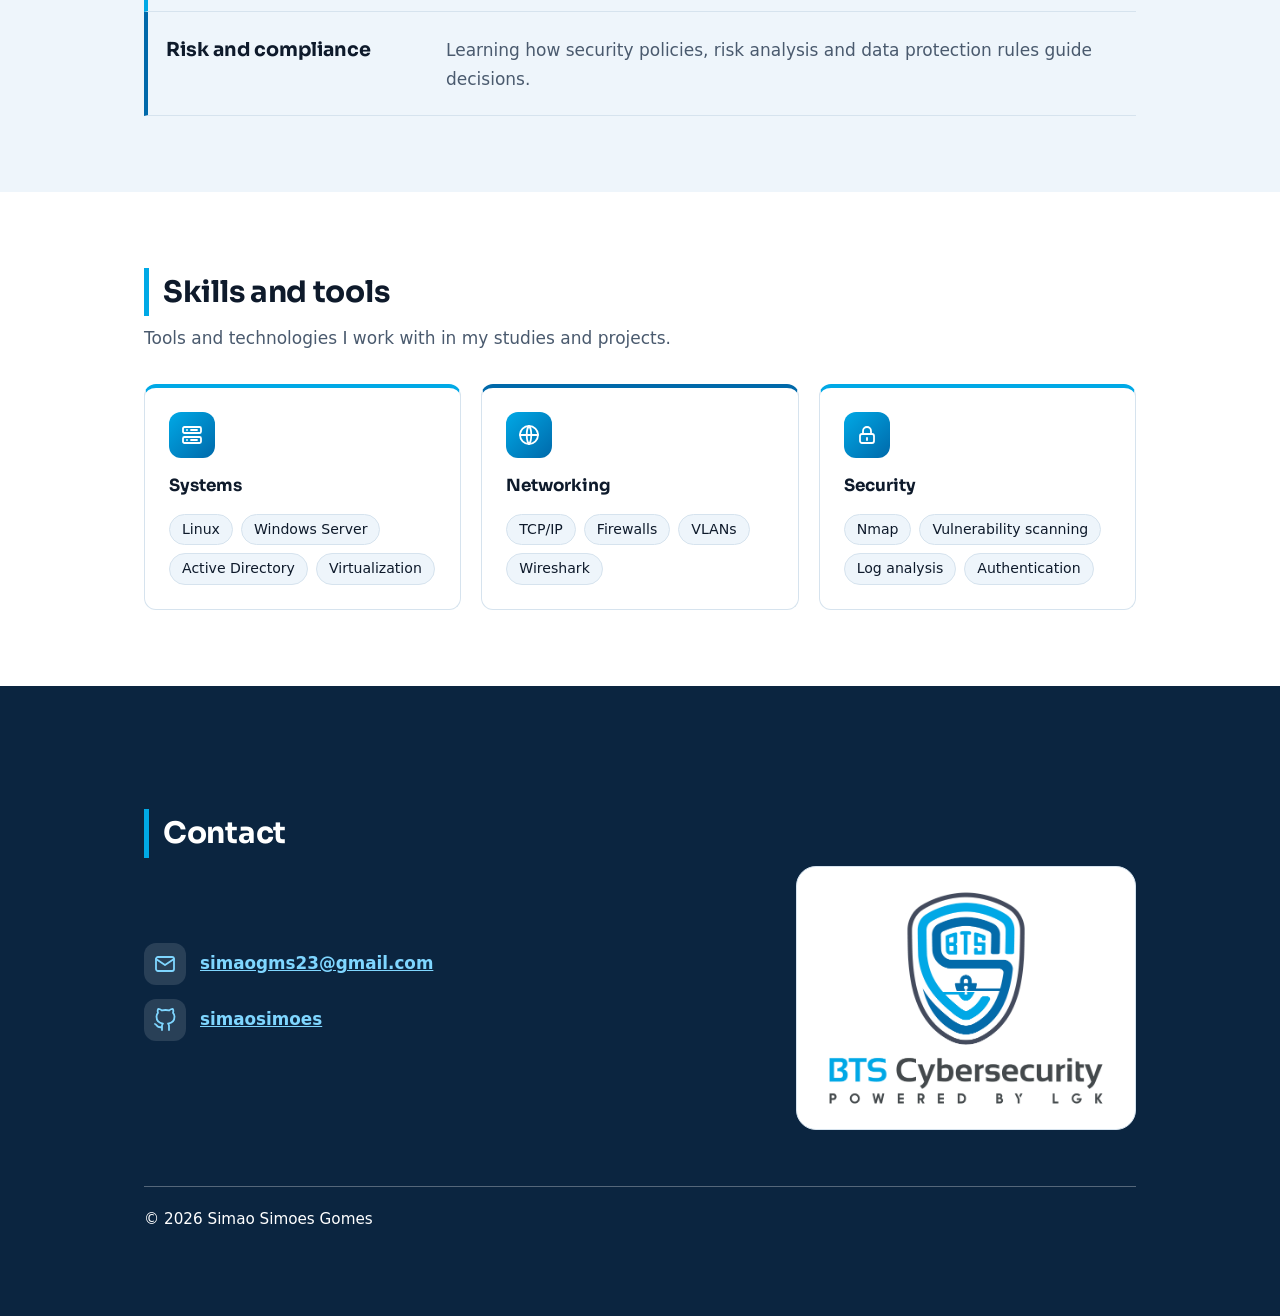
==== commit eb07f70c: "Add files via upload" ====
--- a/index.html
+++ b/index.html
@@ -77,7 +77,7 @@
 .about .card{background:var(--soft)}
 footer{background:#0b2540;color:#fff;padding:72px 0 32px;min-height:70vh;display:flex;align-items:center}
 footer .wrap{width:100%}
-.contactbox{display:grid;grid-template-columns:1.3fr 1fr;gap:40px;align-items:center}
+.contactbox{margin-bottom:56px;display:grid;grid-template-columns:1.3fr 1fr;gap:40px;align-items:center}
 .contactbox .logobox{max-width:340px;justify-self:end;box-shadow:none}
 footer a{color:#7fd6ff;font-weight:600}
 footer h2{border-color:var(--cyan);color:#fff}
@@ -103,10 +103,6 @@
 </div>
 <div class="logobox">
 <img src="BTS_Final-01.jpg" width="1372" height="1021" alt="BTS Cybersecurity logo, powered by LGK">
-<dl class="facts">
-<div><dt>Program</dt><dd>BTS Cybersecurity</dd></div>
-<div><dt>School</dt><dd>Lycée Guillaume Kroll</dd></div>
-</dl>
 </div>
 </div></div>
 
